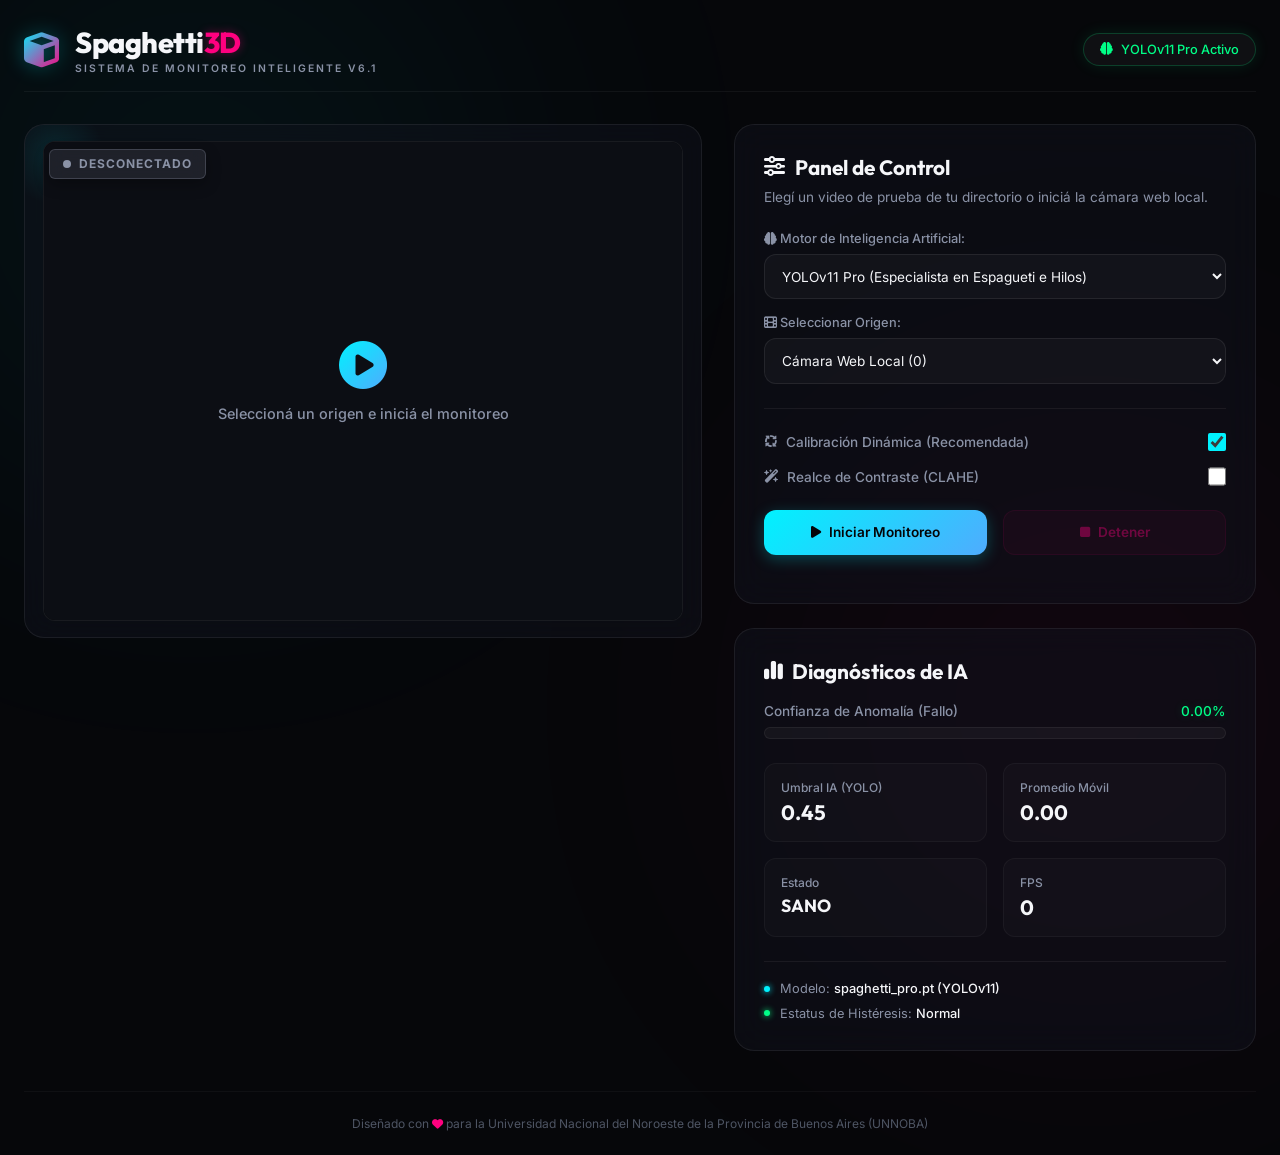
==== web/gui.html @ b51ab107 "feat: add local web GUI dashboard and CLAHE contrast enhancement for YOLOv11 Pro" ====
<!DOCTYPE html>
<html lang="es">
<head>
  <meta charset="UTF-8">
  <meta name="viewport" content="width=device-width, initial-scale=1.0, maximum-scale=1.0, user-scalable=no">
  <title>Spaghetti3D • Dashboard de Monitoreo Local</title>
  
  <!-- SEO & Mobile Optimization -->
  <meta name="description" content="Monitoreo inteligente local de fallos de impresión 3D en tiempo real con YOLOv11 Pro.">
  <meta name="theme-color" content="#0a0b10">
  
  <!-- Google Fonts & FontAwesome -->
  <link rel="preconnect" href="https://fonts.googleapis.com">
  <link rel="preconnect" href="https://fonts.gstatic.com" crossorigin>
  <link href="https://fonts.googleapis.com/css2?family=Inter:wght@300;400;500;600&family=Outfit:wght@400;600;700;800&display=swap" rel="stylesheet">
  <link rel="stylesheet" href="https://cdnjs.cloudflare.com/ajax/libs/font-awesome/6.4.0/css/all.min.css">

  <!-- styles.css link -->
  <link rel="stylesheet" href="styles.css">
  
  <style>
    /* Estilos específicos para la interfaz local */
    .video-wrapper img {
      width: 100%;
      height: 100%;
      object-fit: contain;
      background-color: #06070a;
    }
    
    .placeholder-view {
      position: absolute;
      top: 0;
      left: 0;
      width: 100%;
      height: 100%;
      display: flex;
      flex-direction: column;
      justify-content: center;
      align-items: center;
      gap: 1rem;
      color: var(--text-secondary);
      background-color: #0c0e14;
      z-index: 1;
      transition: opacity 0.3s ease;
    }
    
    .placeholder-view i {
      font-size: 3rem;
      background: var(--cyan-blue-gradient);
      -webkit-background-clip: text;
      -webkit-text-fill-color: transparent;
    }
    
    .placeholder-view p {
      font-size: 0.9rem;
      font-weight: 500;
    }

    /* Sobrescribir overlay de alerta para ver la imagen de fondo */
    .alert-overlay {
      background-color: rgba(10, 0, 5, 0.4) !important;
      backdrop-filter: blur(2px);
    }
    
    .alert-content {
      background: rgba(15, 15, 20, 0.85) !important;
      border: 1px solid rgba(255, 0, 127, 0.4);
      border-radius: 18px;
      padding: 1.8rem !important;
      backdrop-filter: blur(10px);
      box-shadow: 0 10px 40px rgba(255, 0, 127, 0.2);
      max-width: 450px !important;
    }
  </style>
</head>
<body>
  <!-- Background glowing elements -->
  <div class="glow-bg glow-cyan"></div>
  <div class="glow-bg glow-pink"></div>

  <div class="app-container">
    <header class="app-header">
      <div class="logo-area">
        <div class="logo-icon"><i class="fa-solid fa-cube fa-spin"></i></div>
        <div class="logo-text">
          <h1>Spaghetti<span>3D</span></h1>
          <p>SISTEMA DE MONITOREO INTELIGENTE V6.1</p>
        </div>
      </div>
      <div class="header-badge loaded" id="model-status">
        <i class="fa-solid fa-brain"></i> YOLOv11 Pro Activo
      </div>
    </header>

    <main class="app-main">
      <!-- Left side: Camera Viewport -->
      <section class="viewport-section">
        <div class="glass-card viewport-card" id="viewport-container">
          <div class="card-glow"></div>
          
          <!-- State Badge overlay -->
          <div class="status-badge state-disconnected" id="state-badge">
            <span class="pulse-dot"></span> <span id="state-badge-text">DESCONECTADO</span>
          </div>

          <!-- Video & Canvas container -->
          <div class="video-wrapper">
            <!-- Vista de carga / placeholder cuando está apagado -->
            <div class="placeholder-view" id="stream-placeholder">
              <i class="fa-solid fa-circle-play"></i>
              <p>Seleccioná un origen e iniciá el monitoreo</p>
            </div>
            
            <!-- Stream del Servidor -->
            <img id="video-stream" src="" alt="Live Stream Feed" style="display: none;">
            
            <!-- Scanning laser animation -->
            <div class="scan-laser" id="laser"></div>
            
            <!-- Fullscreen red alert overlay -->
            <div class="alert-overlay" id="alert-screen">
              <div class="alert-content">
                <i class="fa-solid fa-triangle-exclamation fa-beat"></i>
                <h2>¡PARADA POR IA!</h2>
                <p>ANOMALÍA DETECTADA EN LA IMPRESIÓN</p>
                <div class="alert-sub">Fallo Crítico confirmado por YOLOv11 Pro (Media Móvil)</div>
                <button class="btn btn-secondary" id="btn-dismiss-alert">
                  <i class="fa-solid fa-rotate-left"></i> Reanudar Monitoreo
                </button>
              </div>
            </div>
          </div>
        </div>
      </section>

      <!-- Right side: Controls & Diagnostics -->
      <section class="control-section">
        <!-- Controls Card -->
        <div class="glass-card card-controls">
          <h3><i class="fa-solid fa-sliders"></i> Panel de Control</h3>
          <p class="section-desc">Elegí un video de prueba de tu directorio o iniciá la cámara web local.</p>
          
          <div class="camera-selection" style="margin-bottom: 1rem;">
            <label for="model-select"><i class="fa-solid fa-brain"></i> Motor de Inteligencia Artificial:</label>
            <select id="model-select" class="custom-select">
              <option value="models/spaghetti_pro.pt">YOLOv11 Pro (Especialista en Espagueti e Hilos)</option>
              <option value="models/anomaly_efficientnet.tflite">EfficientNet Lite (Especialista en Roturas y Deformación)</option>
            </select>
          </div>

          <div class="camera-selection">
            <label for="video-select"><i class="fa-solid fa-film"></i> Seleccionar Origen:</label>
            <select id="video-select" class="custom-select">
              <option value="0">Cámara Web Local (0)</option>
              <!-- Las opciones de videos locales se cargarán dinámicamente -->
            </select>
          </div>

          <div class="divider"></div>

          <!-- Selección de Calibración o Umbral Manual -->
          <div style="display: flex; flex-direction: column; gap: 1rem; margin-bottom: 1.5rem;">
            <div style="display: flex; align-items: center; justify-content: space-between;">
              <label for="chk-calibrate" style="font-size: 0.85rem; font-weight: 500; color: var(--text-secondary); cursor: pointer; display: flex; align-items: center; gap: 0.5rem; user-select: none;">
                <i class="fa-solid fa-arrows-spin"></i> Calibración Dinámica (Recomendada)
              </label>
              <input type="checkbox" id="chk-calibrate" checked style="width: 1.15rem; height: 1.15rem; cursor: pointer; accent-color: var(--neon-cyan);">
            </div>

            <div style="display: flex; align-items: center; justify-content: space-between;">
              <label for="chk-enhance" style="font-size: 0.85rem; font-weight: 500; color: var(--text-secondary); cursor: pointer; display: flex; align-items: center; gap: 0.5rem; user-select: none;">
                <i class="fa-solid fa-wand-magic-sparkles"></i> Realce de Contraste (CLAHE)
              </label>
              <input type="checkbox" id="chk-enhance" style="width: 1.15rem; height: 1.15rem; cursor: pointer; accent-color: var(--neon-cyan);">
            </div>
            
            <div id="manual-threshold-container" style="display: none; flex-direction: column; gap: 0.5rem;">
              <div style="display: flex; justify-content: space-between; font-size: 0.85rem; color: var(--text-secondary);">
                <span>Umbral Fijo YOLO:</span>
                <span id="lbl-threshold-val" style="font-weight: 600; color: var(--neon-cyan);">0.45</span>
              </div>
              <input type="range" id="rng-threshold" min="0.15" max="0.90" step="0.05" value="0.45" style="width: 100%; cursor: pointer; accent-color: var(--neon-cyan); height: 6px; border-radius: 3px; background: rgba(255,255,255,0.1); outline: none;">
            </div>
          </div>

          <div class="btn-group">
            <button class="btn btn-primary" id="btn-start">
              <i class="fa-solid fa-play"></i> Iniciar Monitoreo
            </button>
            <button class="btn btn-danger" id="btn-stop" disabled>
              <i class="fa-solid fa-stop"></i> Detener
            </button>
          </div>
        </div>

        <!-- Diagnostics Card -->
        <div class="glass-card card-diagnostics">
          <h3><i class="fa-solid fa-chart-simple"></i> Diagnósticos de IA</h3>
          
          <div class="metric-container">
            <div class="metric-header">
              <span>Confianza de Anomalía (Fallo)</span>
              <span id="score-text" class="text-green">0.00%</span>
            </div>
            <div class="progress-bar-bg">
              <div class="progress-bar-fill" id="score-bar"></div>
            </div>
          </div>

          <div class="metrics-grid">
            <div class="metric-box">
              <span class="box-label">Umbral IA (YOLO)</span>
              <span class="box-val" id="val-threshold">0.45</span>
            </div>
            <div class="metric-box">
              <span class="box-label">Promedio Móvil</span>
              <span class="box-val" id="val-avg-fail">0.00</span>
            </div>
            <div class="metric-box">
              <span class="box-label">Estado</span>
              <span class="box-val" style="font-size: 1.1rem; text-transform: uppercase;" id="val-state-text">SANO</span>
            </div>
            <div class="metric-box">
              <span class="box-label">FPS</span>
              <span class="box-val" id="val-fps">0</span>
            </div>
          </div>

          <div class="status-summary">
            <div class="status-summary-item">
              <span class="dot-indicator dot-cyan"></span>
              <span class="sum-text">Modelo: <strong id="model-name-text">spaghetti_pro.pt (YOLOv11)</strong></span>
            </div>
            <div class="status-summary-item">
              <span class="dot-indicator dot-green" id="hys-indicator"></span>
              <span class="sum-text">Estatus de Histéresis: <strong id="hys-val-text">Normal</strong></span>
            </div>
          </div>
        </div>
      </section>
    </main>

    <footer class="app-footer">
      <p>Diseñado con <i class="fa-solid fa-heart"></i> para la Universidad Nacional del Noroeste de la Provincia de Buenos Aires (UNNOBA)</p>
    </footer>
  </div>

  <script>
    // Logic for frontend interaction
    const elStream = document.getElementById('video-stream');
    const elPlaceholder = document.getElementById('stream-placeholder');
    const elLaser = document.getElementById('laser');
    const elViewportContainer = document.getElementById('viewport-container');
    const elStateBadge = document.getElementById('state-badge');
    const elStateBadgeText = document.getElementById('state-badge-text');
    const elAlertScreen = document.getElementById('alert-screen');
    
    const selectModel = document.getElementById('model-select');
    const selectVideo = document.getElementById('video-select');
    const btnStart = document.getElementById('btn-start');
    const btnStop = document.getElementById('btn-stop');
    const btnDismissAlert = document.getElementById('btn-dismiss-alert');

    // Nuevos controles de calibración y umbral
    const chkCalibrate = document.getElementById('chk-calibrate');
    const chkEnhance = document.getElementById('chk-enhance');
    const containerManual = document.getElementById('manual-threshold-container');
    const rngThreshold = document.getElementById('rng-threshold');
    const lblThresholdVal = document.getElementById('lbl-threshold-val');
    
    const elScoreText = document.getElementById('score-text');
    const elScoreBar = document.getElementById('score-bar');
    const elValThreshold = document.getElementById('val-threshold');
    const elValAvgFail = document.getElementById('val-avg-fail');
    const elValStateText = document.getElementById('val-state-text');
    const elValFps = document.getElementById('val-fps');
    const elHysIndicator = document.getElementById('hys-indicator');
    const elHysValText = document.getElementById('hys-val-text');
    const elModelNameText = document.getElementById('model-name-text');

    let statusInterval = null;
    let audioCtx = null;
    let alarmInterval = null;
    let isMonitoring = false;

    // Cargar la lista de videos disponibles al iniciar la página
    async function loadVideos() {
      try {
        const response = await fetch('/api/videos');
        const videos = await response.json();
        
        // Agregar los videos al select
        videos.forEach(video => {
          const option = document.createElement('option');
          option.value = video;
          option.textContent = video;
          selectVideo.appendChild(option);
        });
      } catch (err) {
        console.error("Error cargando videos:", err);
      }
    }

    // Actualizar estados visuales de la interfaz
    function updateUIState(state, conf, avgFail, threshold, fps) {
      // 1. Confianza e indicador de barra
      const scorePct = Math.min(100, Math.max(0, conf * 100));
      elScoreBar.style.width = `${scorePct}%`;
      elScoreText.textContent = `${scorePct.toFixed(2)}%`;
      
      if (conf < threshold) {
        elScoreBar.style.background = 'linear-gradient(90deg, var(--neon-green) 0%, var(--neon-cyan) 100%)';
        elScoreText.className = 'text-green';
      } else if (conf < threshold + 0.15) {
        elScoreBar.style.background = 'linear-gradient(90deg, var(--neon-cyan) 0%, var(--neon-orange) 100%)';
        elScoreText.className = 'text-orange';
      } else {
        elScoreBar.style.background = 'linear-gradient(90deg, var(--neon-orange) 0%, var(--neon-pink) 100%)';
        elScoreText.className = 'text-pink';
      }

      // 2. Cajas de métricas
      elValThreshold.textContent = threshold.toFixed(2);
      elValAvgFail.textContent = avgFail.toFixed(2);
      elValFps.textContent = fps;
      elValStateText.textContent = state;

      // 3. Estado general (Semáforo de colores)
      if (state === 'FALLO CRÍTICO') {
        elStateBadge.className = 'status-badge state-error';
        elStateBadgeText.textContent = 'FALLO CRÍTICO';
        elValStateText.className = 'box-val text-pink';
        elHysIndicator.className = 'dot-indicator dot-pink';
        elHysValText.textContent = '¡ALERTA!';
        
        // Disparar Alarma de Emergencia
        if (!elAlertScreen.classList.contains('active')) {
          triggerEmergencyAlert();
        }
      } else if (state === 'CALIBRANDO') {
        elStateBadge.className = 'status-badge state-calibrating';
        elStateBadgeText.textContent = 'CALIBRANDO';
        elValStateText.className = 'box-val text-orange';
        elHysIndicator.className = 'dot-indicator dot-orange';
        elHysValText.textContent = 'Calibrando Ruido';
      } else if (state === 'ADVERTENCIA') {
        elStateBadge.className = 'status-badge state-calibrating';
        elStateBadgeText.textContent = 'ADVERTENCIA';
        elValStateText.className = 'box-val text-orange';
        elHysIndicator.className = 'dot-indicator dot-orange';
        elHysValText.textContent = 'Anomalía Detectada';
      } else if (state === 'MONITOREANDO' || state === 'SANO') {
        elStateBadge.className = 'status-badge state-ok';
        elStateBadgeText.textContent = 'MONITOREANDO';
        elValStateText.className = 'box-val text-green';
        elHysIndicator.className = 'dot-indicator dot-green';
        elHysValText.textContent = 'Normal';
        
        // Apagar alarma si ya pasó
        if (elAlertScreen.classList.contains('active') && avgFail < 0.2) {
          dismissEmergencyAlert();
        }
      } else {
        elStateBadge.className = 'status-badge state-disconnected';
        elStateBadgeText.textContent = 'DESCONECTADO';
        elValStateText.className = 'box-val';
        elHysIndicator.className = 'dot-indicator dot-green';
        elHysValText.textContent = 'Normal';
      }
    }

    // Iniciar Monitoreo
    async function startMonitoring() {
      const selectedSource = selectVideo.value;
      const selectedModel = selectModel.value;
      const useCalibrate = chkCalibrate.checked;
      const useEnhance = chkEnhance.checked;
      const manualThreshold = useCalibrate ? null : parseFloat(rngThreshold.value);
      
      // Actualizar el nombre del modelo visible en el panel
      const modelNameText = selectedModel.includes('spaghetti') ? 'spaghetti_pro.pt (YOLOv11)' : 'anomaly_efficientnet.tflite (TFLite)';
      elModelNameText.textContent = modelNameText;
      
      try {
        const response = await fetch('/api/start', {
          method: 'POST',
          headers: { 'Content-Type': 'application/json' },
          body: JSON.stringify({ 
            source: selectedSource,
            model: selectedModel,
            calibrate: useCalibrate,
            threshold: manualThreshold,
            enhance: useEnhance
          })
        });
        
        const resData = await response.json();
        
        if (response.ok) {
          isMonitoring = true;
          btnStart.disabled = true;
          btnStop.disabled = false;
          selectModel.disabled = true;
          selectVideo.disabled = true;
          chkCalibrate.disabled = true;
          chkEnhance.disabled = true;
          rngThreshold.disabled = true;
          
          // Ocultar placeholder y mostrar stream
          elPlaceholder.style.opacity = '0';
          setTimeout(() => {
            elPlaceholder.style.display = 'none';
            elStream.style.display = 'block';
            // Poner el src del stream al endpoint MJPEG con un cachebuster
            elStream.src = `/video_feed?t=${Date.now()}`;
          }, 300);
          
          elViewportContainer.classList.add('scanning');
          
          // Iniciar intervalo para consultar estado
          statusInterval = setInterval(fetchStatus, 200);
        } else {
          alert(`Error al iniciar: ${resData.error}`);
        }
      } catch (err) {
        console.error("Error al arrancar monitoreo:", err);
        alert("Fallo al comunicarse con el servidor.");
      }
    }

    // Detener Monitoreo
    async function stopMonitoring() {
      try {
        const response = await fetch('/api/stop', { method: 'POST' });
        if (response.ok) {
          cleanStopState();
        }
      } catch (err) {
        console.error("Error al detener monitoreo:", err);
      }
    }

    function cleanStopState() {
      isMonitoring = false;
      btnStart.disabled = false;
      btnStop.disabled = true;
      selectModel.disabled = false;
      selectVideo.disabled = false;
      chkCalibrate.disabled = false;
      chkEnhance.disabled = false;
      rngThreshold.disabled = false;
      
      if (statusInterval) {
        clearInterval(statusInterval);
        statusInterval = null;
      }
      
      // Detener Alarmas
      dismissEmergencyAlert();
      
      // Ocultar stream y mostrar placeholder
      elStream.src = "";
      elStream.style.display = 'none';
      elPlaceholder.style.display = 'flex';
      setTimeout(() => {
        elPlaceholder.style.opacity = '1';
      }, 50);
      
      elViewportContainer.classList.remove('scanning');
      
      // Resetear visualmente las métricas
      updateUIState('DESCONECTADO', 0.0, 0.0, 0.45, 0);
    }

    // Consultar estado actual del backend
    async function fetchStatus() {
      if (!isMonitoring) return;
      
      try {
        const response = await fetch('/api/status');
        const data = await response.json();
        
        if (data.active) {
          updateUIState(data.state, data.score, data.avg_fail, data.threshold, data.fps);
        } else {
          // El stream terminó (ej. se acabó el video de prueba)
          cleanStopState();
        }
      } catch (err) {
        console.error("Error al leer status:", err);
      }
    }

    // Sirena Acústica Sintética (Web Audio API)
    function triggerEmergencyAlert() {
      elAlertScreen.classList.add('active');
      
      // Vibrar si es móvil
      if (navigator.vibrate) {
        navigator.vibrate([200, 100, 200, 100, 300]);
      }
      
      // Inicializar sonido de alarma
      if (alarmInterval) return;
      
      if (!audioCtx) {
        audioCtx = new (window.AudioContext || window.webkitAudioContext)();
      }
      
      if (audioCtx.state === 'suspended') {
        audioCtx.resume();
      }

      alarmInterval = setInterval(() => {
        try {
          const osc = audioCtx.createOscillator();
          const gain = audioCtx.createGain();
          osc.connect(gain);
          gain.connect(audioCtx.destination);
          
          osc.type = 'sawtooth';
          osc.frequency.setValueAtTime(880, audioCtx.currentTime); // Frecuencia de bocina de alarma
          gain.gain.setValueAtTime(0.08, audioCtx.currentTime);
          gain.gain.exponentialRampToValueAtTime(0.001, audioCtx.currentTime + 0.35);
          
          osc.start();
          osc.stop(audioCtx.currentTime + 0.35);
        } catch (e) {
          console.warn("Sonido no reproducido:", e);
        }
      }, 500);
    }

    // Apagar Alarmas
    function dismissEmergencyAlert() {
      elAlertScreen.classList.remove('active');
      if (alarmInterval) {
        clearInterval(alarmInterval);
        alarmInterval = null;
      }
    }

    // Listeners
    btnStart.addEventListener('click', startMonitoring);
    btnStop.addEventListener('click', stopMonitoring);
    btnDismissAlert.addEventListener('click', async () => {
      // Reanudar el monitoreo (apaga la alerta y reinicia la ventana de fallos en el backend)
      try {
        await fetch('/api/recalibrate', { method: 'POST' });
        dismissEmergencyAlert();
      } catch (err) {
        console.error("Error reanudando:", err);
      }
    });

    // Controlar visibilidad del umbral manual
    chkCalibrate.addEventListener('change', () => {
      if (chkCalibrate.checked) {
        containerManual.style.display = 'none';
      } else {
        containerManual.style.display = 'flex';
      }
    });

    // Mostrar el valor actual del range en tiempo real
    rngThreshold.addEventListener('input', () => {
      lblThresholdVal.textContent = parseFloat(rngThreshold.value).toFixed(2);
    });

    // Cargar datos iniciales
    window.addEventListener('DOMContentLoaded', loadVideos);
  </script>
</body>
</html>
---- web/styles.css ----
/* ==========================================================================
   Spaghetti3D Web Monitor • Pure Vanilla CSS design system
   ========================================================================== */

:root {
  /* Color Tokens */
  --bg-color: #06070a;
  --panel-bg: rgba(18, 22, 33, 0.45);
  --panel-border: rgba(255, 255, 255, 0.07);
  --panel-border-glow: rgba(0, 242, 254, 0.15);
  
  --neon-cyan: #00f2fe;
  --neon-blue: #4facfe;
  --neon-pink: #ff007f;
  --neon-green: #00ff87;
  --neon-orange: #ffb300;
  --text-primary: #f5f6f9;
  --text-secondary: #8a92a6;
  --text-muted: #4e5564;
  
  --glass-gradient: linear-gradient(135deg, rgba(255, 255, 255, 0.05), rgba(255, 255, 255, 0.01));
  --cyan-pink-gradient: linear-gradient(135deg, var(--neon-cyan), var(--neon-pink));
  --cyan-blue-gradient: linear-gradient(135deg, var(--neon-cyan), var(--neon-blue));
  
  --font-title: 'Outfit', sans-serif;
  --font-body: 'Inter', sans-serif;
}

/* Reset & Base Styles */
* {
  box-sizing: border-box;
  margin: 0;
  padding: 0;
}

body {
  background-color: var(--bg-color);
  color: var(--text-primary);
  font-family: var(--font-body);
  overflow-x: hidden;
  min-height: 100vh;
  position: relative;
}

/* Background Ambient Glows */
.glow-bg {
  position: fixed;
  width: 50vw;
  height: 50vw;
  border-radius: 50%;
  filter: blur(150px);
  opacity: 0.05;
  pointer-events: none;
  z-index: -1;
}

.glow-cyan {
  top: -10vw;
  left: -10vw;
  background-color: var(--neon-cyan);
}

.glow-pink {
  bottom: -10vw;
  right: -10vw;
  background-color: var(--neon-pink);
}

/* App Layout Container */
.app-container {
  display: flex;
  flex-direction: column;
  min-height: 100vh;
  padding: 1.5rem;
  max-width: 1400px;
  margin: 0 auto;
}

/* Header Styles */
.app-header {
  display: flex;
  justify-content: space-between;
  align-items: center;
  margin-bottom: 2rem;
  padding-bottom: 1rem;
  border-bottom: 1px solid rgba(255, 255, 255, 0.05);
}

.logo-area {
  display: flex;
  align-items: center;
  gap: 1rem;
}

.logo-icon {
  font-size: 2.2rem;
  background: var(--cyan-pink-gradient);
  -webkit-background-clip: text;
  -webkit-text-fill-color: transparent;
  filter: drop-shadow(0 0 10px rgba(0, 242, 254, 0.3));
}

.logo-text h1 {
  font-family: var(--font-title);
  font-size: 1.8rem;
  font-weight: 800;
  letter-spacing: -0.5px;
}

.logo-text h1 span {
  color: var(--neon-pink);
  text-shadow: 0 0 10px rgba(255, 0, 127, 0.4);
}

.logo-text p {
  font-size: 0.65rem;
  font-weight: 600;
  color: var(--text-secondary);
  letter-spacing: 2px;
  margin-top: 2px;
}

.header-badge {
  background: rgba(255, 255, 255, 0.04);
  border: 1px solid rgba(255, 255, 255, 0.08);
  padding: 0.5rem 1rem;
  border-radius: 50px;
  font-size: 0.8rem;
  font-weight: 500;
  display: flex;
  align-items: center;
  gap: 0.5rem;
  color: var(--neon-cyan);
  box-shadow: 0 0 15px rgba(0, 242, 254, 0.05);
  transition: all 0.3s ease;
}

.header-badge.loaded {
  color: var(--neon-green);
  border-color: rgba(0, 255, 135, 0.2);
  box-shadow: 0 0 15px rgba(0, 255, 135, 0.1);
}

/* Glassmorphism Card Base */
.glass-card {
  background: var(--panel-bg);
  backdrop-filter: blur(16px);
  -webkit-backdrop-filter: blur(16px);
  border: 1px solid var(--panel-border);
  border-radius: 20px;
  padding: 1.8rem;
  position: relative;
  overflow: hidden;
  transition: border-color 0.3s ease, box-shadow 0.3s ease;
}

.glass-card:hover {
  border-color: rgba(0, 242, 254, 0.15);
  box-shadow: 0 10px 30px rgba(0, 242, 254, 0.03);
}

.card-glow {
  position: absolute;
  top: -20px;
  left: -20px;
  width: 100px;
  height: 100px;
  background: radial-gradient(circle, rgba(0, 242, 254, 0.1) 0%, rgba(0, 242, 254, 0) 70%);
  pointer-events: none;
}

/* Main Grid Layout */
.app-main {
  display: grid;
  grid-template-columns: 1.3fr 1fr;
  gap: 2rem;
  flex-grow: 1;
}

/* Left side: Viewport Card */
.viewport-card {
  display: flex;
  flex-direction: column;
  padding: 1rem;
  justify-content: center;
  align-items: center;
  min-height: 480px;
}

.video-wrapper {
  position: relative;
  width: 100%;
  max-width: 640px;
  aspect-ratio: 4/3;
  border-radius: 12px;
  overflow: hidden;
  background-color: #0d0f14;
  border: 1px solid rgba(255, 255, 255, 0.05);
  box-shadow: inset 0 0 40px rgba(0, 0, 0, 0.8);
}

video, canvas {
  position: absolute;
  top: 0;
  left: 0;
  width: 100%;
  height: 100%;
  object-fit: cover;
}

canvas {
  z-index: 2;
  pointer-events: none;
}

/* Scan laser line */
.scan-laser {
  position: absolute;
  top: 0;
  left: 0;
  width: 100%;
  height: 3px;
  background: linear-gradient(90deg, rgba(0,242,254,0) 0%, rgba(0,242,254,1) 50%, rgba(0,242,254,0) 100%);
  box-shadow: 0 0 15px var(--neon-cyan), 0 0 5px var(--neon-cyan);
  z-index: 3;
  opacity: 0;
  pointer-events: none;
}

.scanning .scan-laser {
  opacity: 0.8;
  animation: laser-scan 4s linear infinite;
}

@keyframes laser-scan {
  0% { top: 0%; }
  50% { top: 100%; }
  100% { top: 0%; }
}

/* Status overlays */
.status-badge {
  position: absolute;
  top: 1.5rem;
  left: 1.5rem;
  z-index: 10;
  padding: 0.4rem 0.8rem;
  border-radius: 6px;
  font-size: 0.75rem;
  font-weight: 700;
  letter-spacing: 1px;
  display: flex;
  align-items: center;
  gap: 0.5rem;
  box-shadow: 0 5px 15px rgba(0, 0, 0, 0.3);
  backdrop-filter: blur(8px);
  -webkit-backdrop-filter: blur(8px);
  text-transform: uppercase;
}

.state-calibrating {
  background: rgba(255, 179, 0, 0.15);
  border: 1px solid rgba(255, 179, 0, 0.3);
  color: var(--neon-orange);
}

.state-ok {
  background: rgba(0, 255, 135, 0.15);
  border: 1px solid rgba(0, 255, 135, 0.3);
  color: var(--neon-green);
}

.state-error {
  background: rgba(255, 0, 127, 0.15);
  border: 1px solid rgba(255, 0, 127, 0.3);
  color: var(--neon-pink);
}

.state-disconnected {
  background: rgba(138, 146, 166, 0.15);
  border: 1px solid rgba(138, 146, 166, 0.3);
  color: var(--text-secondary);
}

.pulse-dot {
  width: 8px;
  height: 8px;
  border-radius: 50%;
  background-color: currentColor;
}

.scanning .pulse-dot {
  animation: pulse 1.5s infinite alternate;
}

@keyframes pulse {
  0% { transform: scale(0.8); opacity: 0.5; }
  100% { transform: scale(1.3); opacity: 1; }
}

/* Fullscreen Emergency Stop Alert */
.alert-overlay {
  position: absolute;
  top: 0;
  left: 0;
  width: 100%;
  height: 100%;
  background-color: rgba(20, 0, 10, 0.9);
  z-index: 100;
  display: flex;
  justify-content: center;
  align-items: center;
  opacity: 0;
  pointer-events: none;
  transition: opacity 0.4s cubic-bezier(0.16, 1, 0.3, 1);
}

.alert-overlay.active {
  opacity: 1;
  pointer-events: auto;
}

.alert-content {
  text-align: center;
  padding: 2rem;
  max-width: 85%;
  transform: scale(0.9);
  transition: transform 0.4s cubic-bezier(0.175, 0.885, 0.32, 1.275);
}

.alert-overlay.active .alert-content {
  transform: scale(1);
}

.alert-content i {
  font-size: 4rem;
  color: var(--neon-pink);
  margin-bottom: 1.5rem;
  filter: drop-shadow(0 0 15px rgba(255, 0, 127, 0.6));
}

.alert-content h2 {
  font-family: var(--font-title);
  font-size: 2.2rem;
  font-weight: 800;
  color: var(--neon-pink);
  letter-spacing: -0.5px;
  margin-bottom: 0.5rem;
}

.alert-content p {
  font-size: 1rem;
  color: var(--text-primary);
  font-weight: 500;
}

.alert-sub {
  font-size: 0.8rem;
  color: var(--text-secondary);
  margin-top: 0.5rem;
  margin-bottom: 2rem;
}

/* Controls & Buttons styling */
.control-section {
  display: flex;
  flex-direction: column;
  gap: 1.5rem;
}

h3 {
  font-family: var(--font-title);
  font-size: 1.3rem;
  font-weight: 700;
  margin-bottom: 0.5rem;
  display: flex;
  align-items: center;
  gap: 0.6rem;
}

.section-desc {
  font-size: 0.85rem;
  color: var(--text-secondary);
  margin-bottom: 1.5rem;
  line-height: 1.4;
}

.btn-group {
  display: grid;
  grid-template-columns: 1fr 1fr;
  gap: 1rem;
  margin-bottom: 1.2rem;
}

.btn {
  display: inline-flex;
  align-items: center;
  justify-content: center;
  gap: 0.5rem;
  font-family: var(--font-body);
  font-weight: 600;
  font-size: 0.85rem;
  padding: 0.85rem 1.2rem;
  border-radius: 12px;
  cursor: pointer;
  border: none;
  transition: all 0.2s ease;
  width: 100%;
}

.btn:disabled {
  opacity: 0.4;
  cursor: not-allowed;
  pointer-events: none;
}

.btn-primary {
  background: var(--cyan-blue-gradient);
  color: #040508;
  box-shadow: 0 4px 15px rgba(0, 242, 254, 0.25);
}

.btn-primary:hover {
  transform: translateY(-2px);
  box-shadow: 0 6px 20px rgba(0, 242, 254, 0.4);
}

.btn-danger {
  background: rgba(255, 0, 127, 0.1);
  border: 1px solid rgba(255, 0, 127, 0.2);
  color: var(--neon-pink);
}

.btn-danger:hover {
  background: var(--neon-pink);
  color: #ffffff;
  box-shadow: 0 4px 15px rgba(255, 0, 127, 0.3);
}

.btn-secondary {
  background: rgba(255, 255, 255, 0.04);
  border: 1px solid rgba(255, 255, 255, 0.08);
  color: var(--text-primary);
}

.btn-secondary:hover {
  background: rgba(255, 255, 255, 0.08);
  border-color: rgba(255, 255, 255, 0.15);
}

.btn-warning {
  background: rgba(255, 179, 0, 0.1);
  border: 1px solid rgba(255, 179, 0, 0.2);
  color: var(--neon-orange);
}

.btn-warning:hover {
  background: var(--neon-orange);
  color: #040508;
  box-shadow: 0 4px 15px rgba(255, 179, 0, 0.3);
}

/* Camera Select */
.camera-selection {
  display: flex;
  flex-direction: column;
  gap: 0.5rem;
  margin-bottom: 1.5rem;
}

.camera-selection label {
  font-size: 0.8rem;
  color: var(--text-secondary);
  font-weight: 500;
}

.custom-select {
  background: rgba(255, 255, 255, 0.03);
  border: 1px solid rgba(255, 255, 255, 0.08);
  color: var(--text-primary);
  padding: 0.8rem;
  border-radius: 12px;
  font-family: var(--font-body);
  font-size: 0.85rem;
  outline: none;
  cursor: pointer;
  transition: all 0.2s ease;
}

.custom-select:focus {
  border-color: var(--neon-cyan);
}

.divider {
  height: 1px;
  background: rgba(255, 255, 255, 0.06);
  margin: 1.5rem 0;
}

.btn-group-secondary {
  display: grid;
  grid-template-columns: 1fr 1fr;
  gap: 1rem;
}

/* Diagnostics & Progress Bar styles */
.metric-container {
  margin-top: 1.2rem;
  margin-bottom: 1.5rem;
}

.metric-header {
  display: flex;
  justify-content: space-between;
  font-size: 0.85rem;
  color: var(--text-secondary);
  margin-bottom: 0.5rem;
  font-weight: 500;
}

.progress-bar-bg {
  height: 12px;
  background: rgba(255, 255, 255, 0.04);
  border-radius: 50px;
  overflow: hidden;
  border: 1px solid rgba(255, 255, 255, 0.06);
}

.progress-bar-fill {
  height: 100%;
  width: 0%;
  background: linear-gradient(90deg, var(--neon-green) 0%, var(--neon-cyan) 100%);
  border-radius: 50px;
  transition: width 0.15s linear, background-color 0.3s ease;
}

/* Color state text helpers */
.text-green { color: var(--neon-green) !important; text-shadow: 0 0 10px rgba(0, 255, 135, 0.2); }
.text-orange { color: var(--neon-orange) !important; text-shadow: 0 0 10px rgba(255, 179, 0, 0.2); }
.text-pink { color: var(--neon-pink) !important; text-shadow: 0 0 10px rgba(255, 0, 127, 0.2); }

/* Metrics grid */
.metrics-grid {
  display: grid;
  grid-template-columns: repeat(2, 1fr);
  gap: 1rem;
  margin-bottom: 1.5rem;
}

.metric-box {
  background: rgba(255, 255, 255, 0.02);
  border: 1px solid rgba(255, 255, 255, 0.04);
  border-radius: 12px;
  padding: 1rem;
  display: flex;
  flex-direction: column;
  gap: 0.25rem;
}

.box-label {
  font-size: 0.75rem;
  color: var(--text-secondary);
  font-weight: 500;
}

.box-val {
  font-family: var(--font-title);
  font-size: 1.3rem;
  font-weight: 700;
}

/* Status summary at bottom */
.status-summary {
  display: flex;
  flex-direction: column;
  gap: 0.6rem;
  border-top: 1px solid rgba(255, 255, 255, 0.06);
  padding-top: 1.2rem;
}

.status-summary-item {
  display: flex;
  align-items: center;
  gap: 0.6rem;
}

.dot-indicator {
  width: 6px;
  height: 6px;
  border-radius: 50%;
}

.dot-cyan { background-color: var(--neon-cyan); box-shadow: 0 0 6px var(--neon-cyan); }
.dot-green { background-color: var(--neon-green); box-shadow: 0 0 6px var(--neon-green); transition: background-color 0.3s ease; }
.dot-pink { background-color: var(--neon-pink); box-shadow: 0 0 6px var(--neon-pink); }
.dot-orange { background-color: var(--neon-orange); box-shadow: 0 0 6px var(--neon-orange); }

.sum-text {
  font-size: 0.8rem;
  color: var(--text-secondary);
}

.sum-text strong {
  color: var(--text-primary);
  font-weight: 500;
}

/* Footer styles */
.app-footer {
  margin-top: 2.5rem;
  text-align: center;
  padding-top: 1.5rem;
  border-top: 1px solid rgba(255, 255, 255, 0.04);
}

.app-footer p {
  font-size: 0.75rem;
  color: var(--text-muted);
}

.app-footer i {
  color: var(--neon-pink);
  font-size: 0.7rem;
}

/* ==========================================================================
   Responsive Media Queries
   ========================================================================== */

@media (max-width: 968px) {
  .app-main {
    grid-template-columns: 1fr;
    gap: 1.5rem;
  }
  
  .viewport-card {
    min-height: auto;
  }
}

@media (max-width: 480px) {
  .app-container {
    padding: 1rem;
  }
  
  .app-header {
    flex-direction: column;
    gap: 1rem;
    align-items: flex-start;
  }
  
  .header-badge {
    align-self: flex-start;
  }
  
  .glass-card {
    padding: 1.2rem;
  }
  
  .btn-group, .btn-group-secondary {
    grid-template-columns: 1fr;
    gap: 0.8rem;
  }
}
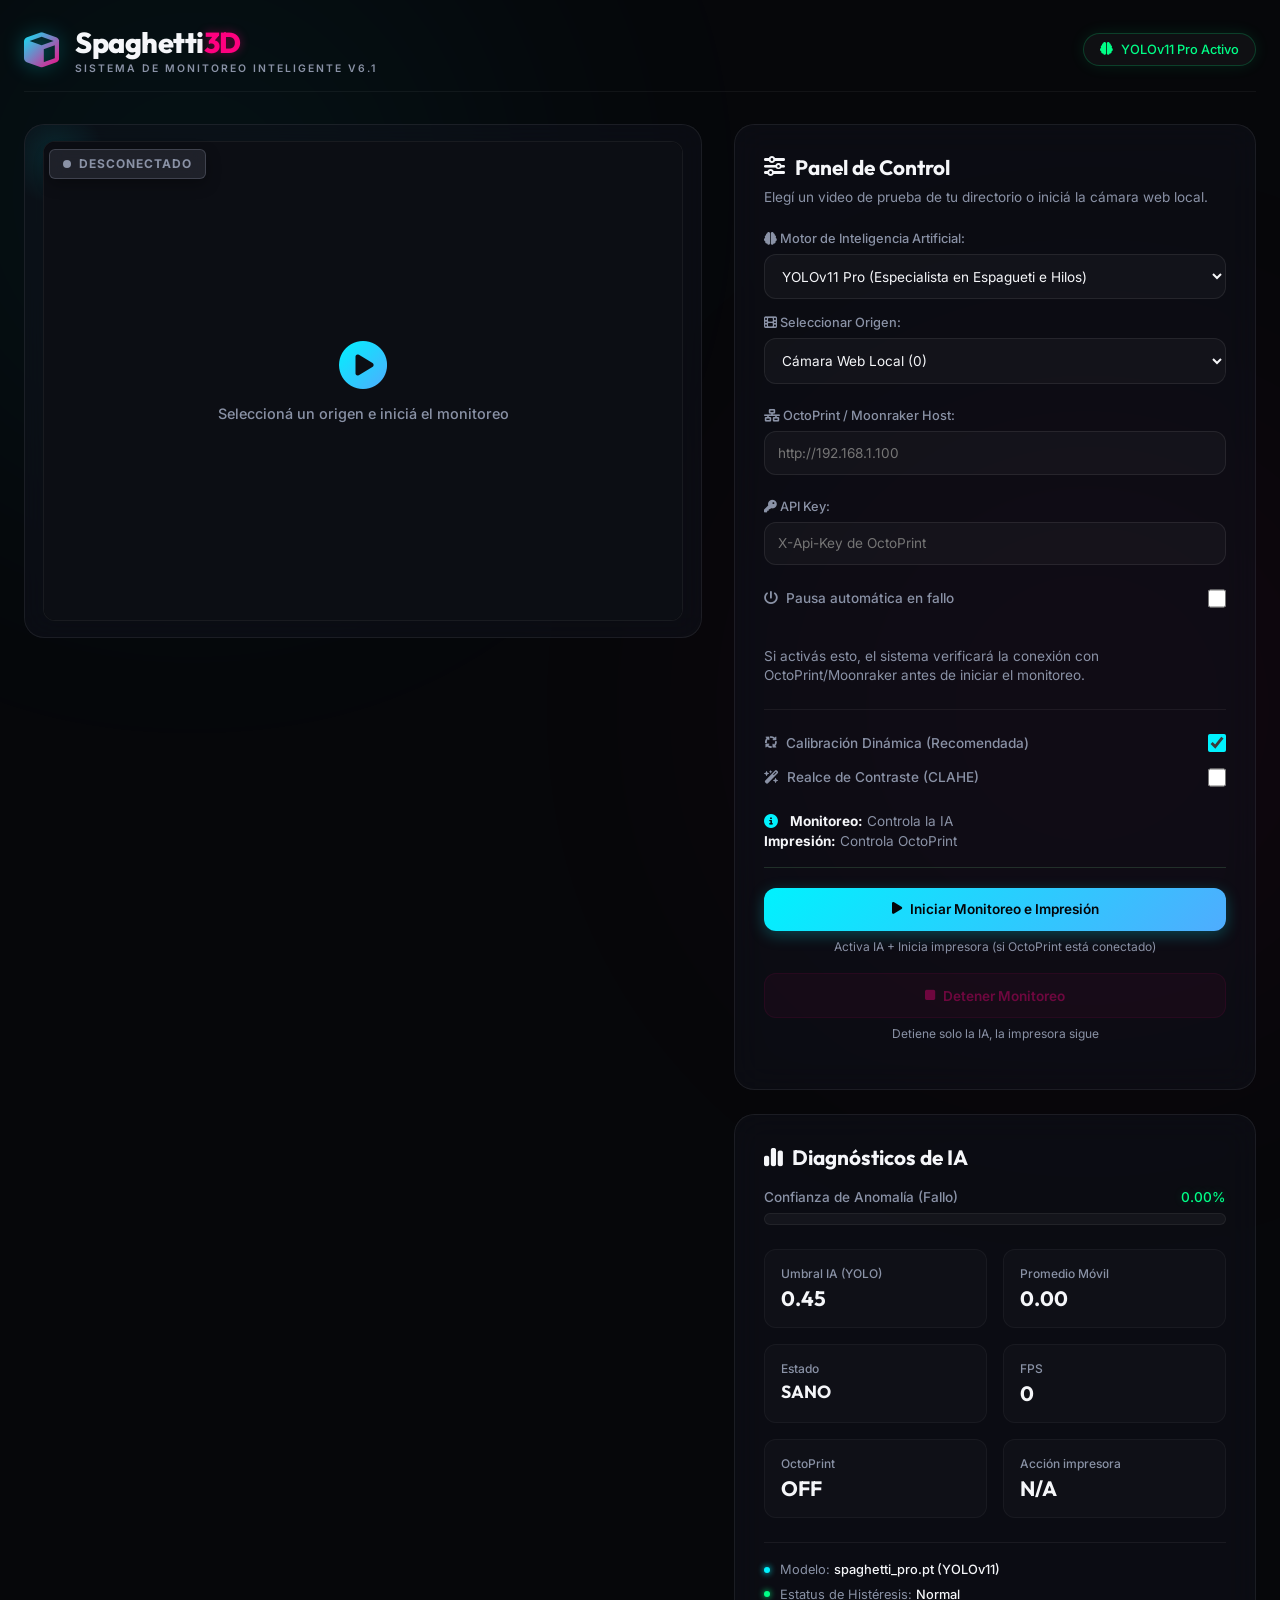
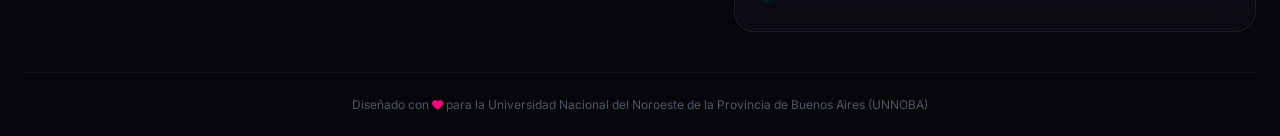
==== commit 5b6ad526: "Integración OctoPrint: pausa/reanuda/cancela/inicia + UI clara para Monitoreo/Impresión" ====
--- a/web/gui.html
+++ b/web/gui.html
@@ -125,7 +125,7 @@
                 <p>ANOMALÍA DETECTADA EN LA IMPRESIÓN</p>
                 <div class="alert-sub">Fallo Crítico confirmado por YOLOv11 Pro (Media Móvil)</div>
                 <button class="btn btn-secondary" id="btn-dismiss-alert">
-                  <i class="fa-solid fa-rotate-left"></i> Reanudar Monitoreo
+                  <i class="fa-solid fa-rotate-left"></i> Reanudar Monitoreo e Impresión
                 </button>
               </div>
             </div>
@@ -155,6 +155,23 @@
               <!-- Las opciones de videos locales se cargarán dinámicamente -->
             </select>
           </div>
+
+          <div class="camera-selection">
+            <label for="printer-host"><i class="fa-solid fa-network-wired"></i> OctoPrint / Moonraker Host:</label>
+            <input id="printer-host" class="custom-select" type="text" placeholder="http://192.168.1.100" />
+          </div>
+          <div class="camera-selection">
+            <label for="printer-api-key"><i class="fa-solid fa-key"></i> API Key:</label>
+            <input id="printer-api-key" class="custom-select" type="text" placeholder="X-Api-Key de OctoPrint" />
+          </div>
+          <div style="display: flex; align-items: center; justify-content: space-between; margin-top:0.75rem;">
+            <label for="chk-auto-pause" style="font-size: 0.85rem; font-weight: 500; color: var(--text-secondary); cursor: pointer; display: flex; align-items: center; gap: 0.5rem; user-select: none;">
+              <i class="fa-solid fa-power-off"></i> Pausa automática en fallo
+            </label>
+            <input type="checkbox" id="chk-auto-pause" style="width: 1.15rem; height: 1.15rem; cursor: pointer; accent-color: var(--neon-cyan);">
+          </div>
+          <div id="printer-connection-msg" style="margin-top: 0.75rem; color: var(--text-secondary); font-size: 0.85rem; min-height: 1.2rem;"></div>
+          <p class="section-desc" style="margin-top: 0.5rem;">Si activás esto, el sistema verificará la conexión con OctoPrint/Moonraker antes de iniciar el monitoreo.</p>
 
           <div class="divider"></div>
 
@@ -183,13 +200,45 @@
             </div>
           </div>
 
-          <div class="btn-group">
-            <button class="btn btn-primary" id="btn-start">
-              <i class="fa-solid fa-play"></i> Iniciar Monitoreo
-            </button>
-            <button class="btn btn-danger" id="btn-stop" disabled>
-              <i class="fa-solid fa-stop"></i> Detener
-            </button>
+          <!-- Control Clarification -->
+          <div style="margin-bottom: 1.2rem; padding-bottom: 1rem; border-bottom: 1px solid rgba(140,255,159,0.15);">
+            <p style="font-size: 0.85rem; color: var(--text-secondary); margin: 0; line-height: 1.5;">
+              <i class="fa-solid fa-circle-info" style="color: var(--neon-cyan); margin-right: 0.5rem;"></i>
+              <strong style="color: var(--text-primary);">Monitoreo:</strong> Controla la IA<br>
+              <strong style="color: var(--text-primary);">Impresión:</strong> Controla OctoPrint
+            </p>
+          </div>
+
+          <div class="btn-group" style="grid-template-columns: 1fr; gap: 1.2rem;">
+            <!-- Iniciar Monitoreo e Impresión -->
+            <div>
+              <button class="btn btn-primary" id="btn-start">
+                <i class="fa-solid fa-play"></i> Iniciar Monitoreo e Impresión
+              </button>
+              <small style="display: block; color: var(--text-secondary); font-size: 0.75rem; margin-top: 0.5rem; text-align: center;">
+                Activa IA + Inicia impresora (si OctoPrint está conectado)
+              </small>
+            </div>
+
+            <!-- Detener Monitoreo -->
+            <div>
+              <button class="btn btn-danger" id="btn-stop" disabled>
+                <i class="fa-solid fa-stop"></i> Detener Monitoreo
+              </button>
+              <small style="display: block; color: var(--text-secondary); font-size: 0.75rem; margin-top: 0.5rem; text-align: center;">
+                Detiene solo la IA, la impresora sigue
+              </small>
+            </div>
+
+            <!-- Cancelar Impresión -->
+            <div id="cancel-print-wrapper" style="display: none;">
+              <button class="btn btn-warning" id="btn-cancel-print" disabled>
+                <i class="fa-solid fa-ban"></i> Cancelar Impresión
+              </button>
+              <small style="display: block; color: var(--text-secondary); font-size: 0.75rem; margin-top: 0.5rem; text-align: center;">
+                Cancela el trabajo de impresión en OctoPrint
+              </small>
+            </div>
           </div>
         </div>
 
@@ -223,6 +272,14 @@
             <div class="metric-box">
               <span class="box-label">FPS</span>
               <span class="box-val" id="val-fps">0</span>
+            </div>
+            <div class="metric-box">
+              <span class="box-label">OctoPrint</span>
+              <span class="box-val" id="val-printer-status">OFF</span>
+            </div>
+            <div class="metric-box">
+              <span class="box-label">Acción impresora</span>
+              <span class="box-val" id="val-printer-action">N/A</span>
             </div>
           </div>
 
@@ -257,8 +314,13 @@
     
     const selectModel = document.getElementById('model-select');
     const selectVideo = document.getElementById('video-select');
+    const printerHostInput = document.getElementById('printer-host');
+    const printerApiKeyInput = document.getElementById('printer-api-key');
+    const chkAutoPause = document.getElementById('chk-auto-pause');
     const btnStart = document.getElementById('btn-start');
     const btnStop = document.getElementById('btn-stop');
+    const btnCancelPrint = document.getElementById('btn-cancel-print');
+    const cancelPrintWrapper = document.getElementById('cancel-print-wrapper');
     const btnDismissAlert = document.getElementById('btn-dismiss-alert');
 
     // Nuevos controles de calibración y umbral
@@ -274,6 +336,9 @@
     const elValAvgFail = document.getElementById('val-avg-fail');
     const elValStateText = document.getElementById('val-state-text');
     const elValFps = document.getElementById('val-fps');
+    const elValPrinterStatus = document.getElementById('val-printer-status');
+    const elValPrinterAction = document.getElementById('val-printer-action');
+    const elPrinterConnectionMsg = document.getElementById('printer-connection-msg');
     const elHysIndicator = document.getElementById('hys-indicator');
     const elHysValText = document.getElementById('hys-val-text');
     const elModelNameText = document.getElementById('model-name-text');
@@ -302,7 +367,7 @@
     }
 
     // Actualizar estados visuales de la interfaz
-    function updateUIState(state, conf, avgFail, threshold, fps) {
+    function updateUIState(state, conf, avgFail, threshold, fps, printerConnected = false, printerAction = null, printerError = null) {
       // 1. Confianza e indicador de barra
       const scorePct = Math.min(100, Math.max(0, conf * 100));
       elScoreBar.style.width = `${scorePct}%`;
@@ -323,7 +388,18 @@
       elValThreshold.textContent = threshold.toFixed(2);
       elValAvgFail.textContent = avgFail.toFixed(2);
       elValFps.textContent = fps;
+      elValPrinterStatus.textContent = printerConnected ? 'OK' : 'OFF';
+      elValPrinterAction.textContent = printerAction || 'N/A';
       elValStateText.textContent = state;
+      if (printerError) {
+        elPrinterConnectionMsg.textContent = printerError;
+        elPrinterConnectionMsg.style.color = '#ff5f7a';
+      } else if (printerConnected) {
+        elPrinterConnectionMsg.textContent = 'OctoPrint conectado correctamente.';
+        elPrinterConnectionMsg.style.color = '#8cff9f';
+      } else {
+        elPrinterConnectionMsg.textContent = '';
+      }
 
       // 3. Estado general (Semáforo de colores)
       if (state === 'FALLO CRÍTICO') {
@@ -390,7 +466,11 @@
             model: selectedModel,
             calibrate: useCalibrate,
             threshold: manualThreshold,
-            enhance: useEnhance
+            enhance: useEnhance,
+            printer_host: printerHostInput.value.trim(),
+            printer_api_key: printerApiKeyInput.value.trim(),
+            printer_type: 'octoprint',
+            auto_pause: chkAutoPause.checked
           })
         });
         
@@ -405,6 +485,21 @@
           chkCalibrate.disabled = true;
           chkEnhance.disabled = true;
           rngThreshold.disabled = true;
+          printerHostInput.disabled = true;
+          printerApiKeyInput.disabled = true;
+          chkAutoPause.disabled = true;
+          
+          // Mostrar botón de cancelar impresión si OctoPrint está conectado
+          if (resData.printer_connected) {
+            btnCancelPrint.disabled = false;
+            cancelPrintWrapper.style.display = 'block';
+            elPrinterConnectionMsg.textContent = resData.printer_started ? 'OctoPrint conectado y la impresión fue iniciada.' : 'OctoPrint conectado correctamente.';
+            elPrinterConnectionMsg.style.color = '#8cff9f';
+          } else {
+            btnCancelPrint.disabled = true;
+            cancelPrintWrapper.style.display = 'none';
+            elPrinterConnectionMsg.textContent = '';
+          }
           
           // Ocultar placeholder y mostrar stream
           elPlaceholder.style.opacity = '0';
@@ -420,6 +515,8 @@
           // Iniciar intervalo para consultar estado
           statusInterval = setInterval(fetchStatus, 200);
         } else {
+          elPrinterConnectionMsg.textContent = resData.error || 'Error al iniciar monitoreo.';
+          elPrinterConnectionMsg.style.color = '#ff5f7a';
           alert(`Error al iniciar: ${resData.error}`);
         }
       } catch (err) {
@@ -440,15 +537,38 @@
       }
     }
 
+    // Cancelar Impresión
+    async function cancelPrint() {
+      try {
+        const response = await fetch('/api/printer/cancel', { method: 'POST' });
+        const data = await response.json();
+        if (response.ok) {
+          alert('Impresión cancelada correctamente.');
+          // Opcionalmente, detener también el monitoreo
+          await stopMonitoring();
+        } else {
+          alert(`Error: ${data.error || 'No se pudo cancelar la impresión'}`);
+        }
+      } catch (err) {
+        console.error("Error al cancelar impresión:", err);
+        alert('Fallo al comunicarse con el servidor.');
+      }
+    }
+
     function cleanStopState() {
       isMonitoring = false;
       btnStart.disabled = false;
       btnStop.disabled = true;
+      btnCancelPrint.disabled = true;
+      cancelPrintWrapper.style.display = 'none';
       selectModel.disabled = false;
       selectVideo.disabled = false;
       chkCalibrate.disabled = false;
       chkEnhance.disabled = false;
       rngThreshold.disabled = false;
+      printerHostInput.disabled = false;
+      printerApiKeyInput.disabled = false;
+      chkAutoPause.disabled = false;
       
       if (statusInterval) {
         clearInterval(statusInterval);
@@ -470,6 +590,11 @@
       
       // Resetear visualmente las métricas
       updateUIState('DESCONECTADO', 0.0, 0.0, 0.45, 0);
+      elPrinterConnectionMsg.textContent = '';
+      elValPrinterAction.textContent = 'N/A';
+      printerHostInput.disabled = false;
+      printerApiKeyInput.disabled = false;
+      chkAutoPause.disabled = false;
     }
 
     // Consultar estado actual del backend
@@ -481,7 +606,7 @@
         const data = await response.json();
         
         if (data.active) {
-          updateUIState(data.state, data.score, data.avg_fail, data.threshold, data.fps);
+          updateUIState(data.state, data.score, data.avg_fail, data.threshold, data.fps, data.printer_connected, data.printer_action, data.printer_error);
         } else {
           // El stream terminó (ej. se acabó el video de prueba)
           cleanStopState();
@@ -543,9 +668,13 @@
     // Listeners
     btnStart.addEventListener('click', startMonitoring);
     btnStop.addEventListener('click', stopMonitoring);
+    btnCancelPrint.addEventListener('click', cancelPrint);
     btnDismissAlert.addEventListener('click', async () => {
       // Reanudar el monitoreo (apaga la alerta y reinicia la ventana de fallos en el backend)
       try {
+        if (chkAutoPause.checked && printerHostInput.value.trim() && printerApiKeyInput.value.trim()) {
+          await fetch('/api/printer/resume', { method: 'POST' });
+        }
         await fetch('/api/recalibrate', { method: 'POST' });
         dismissEmergencyAlert();
       } catch (err) {
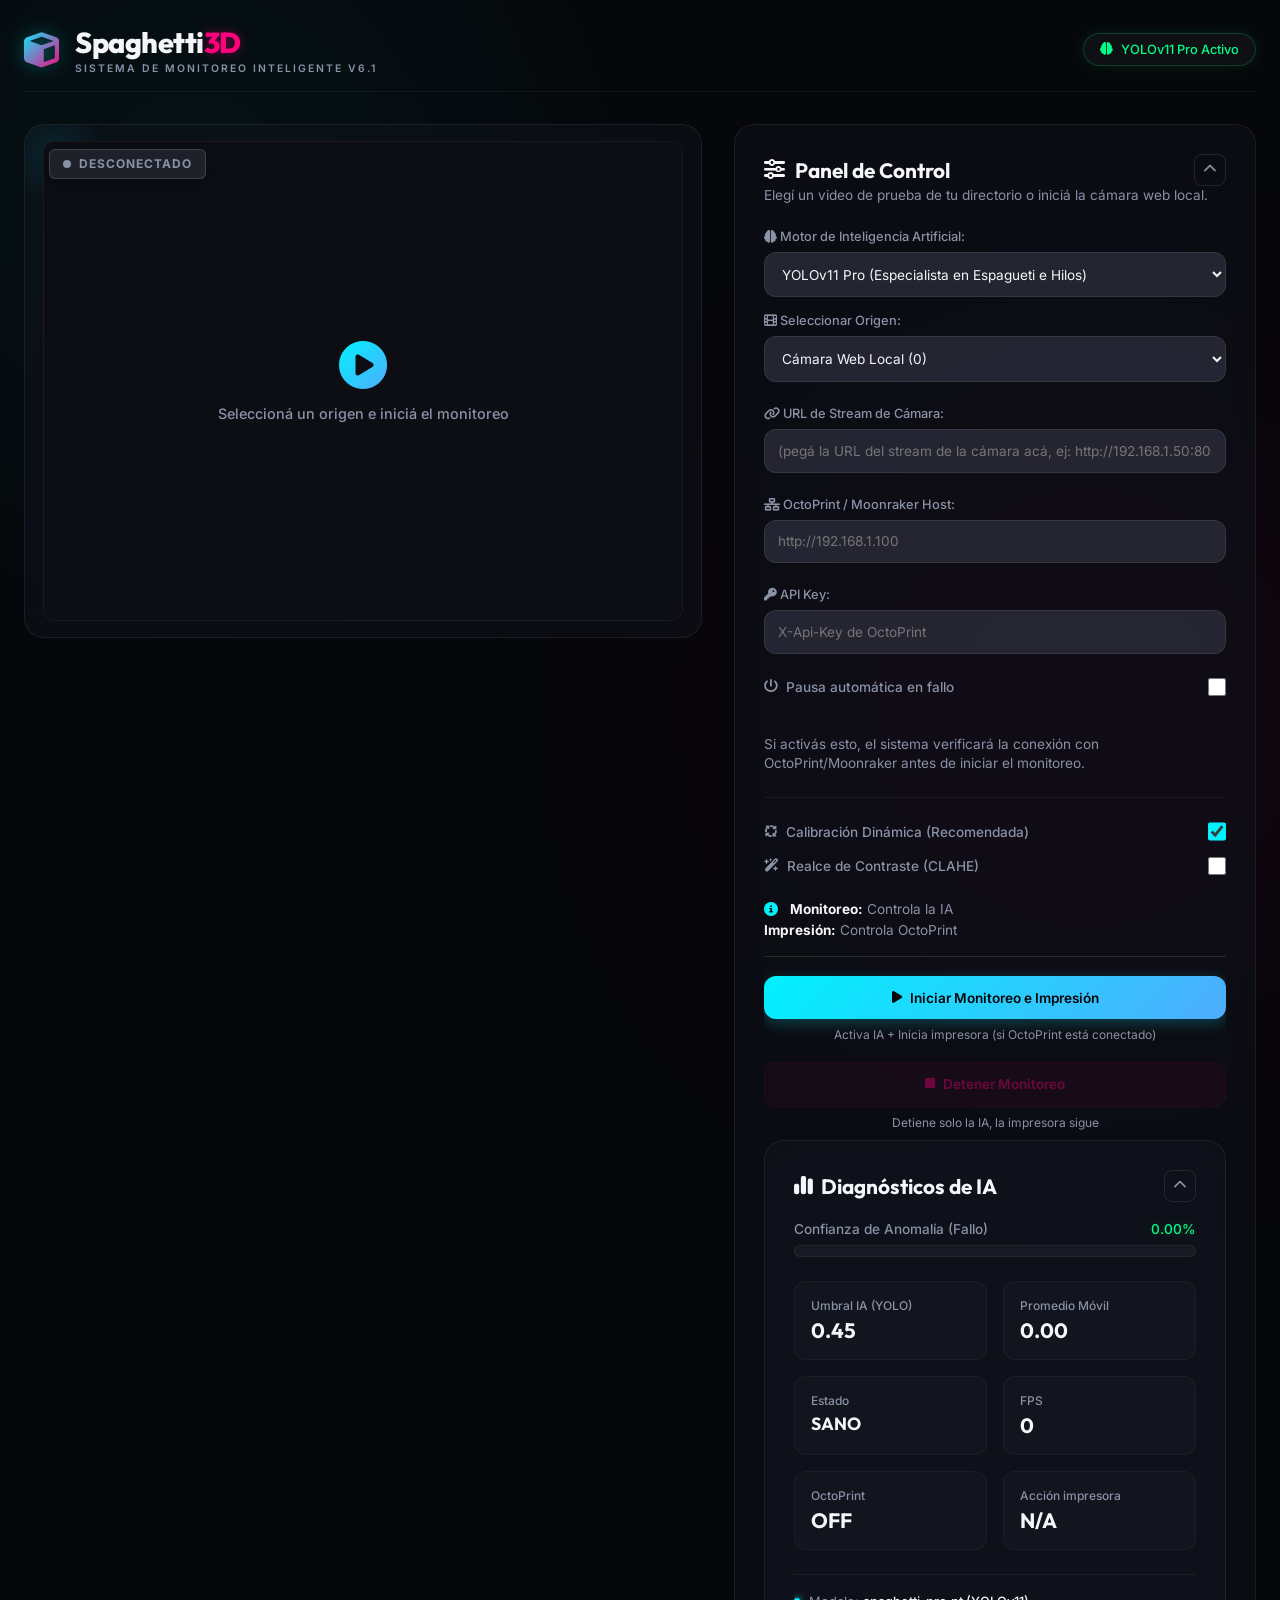
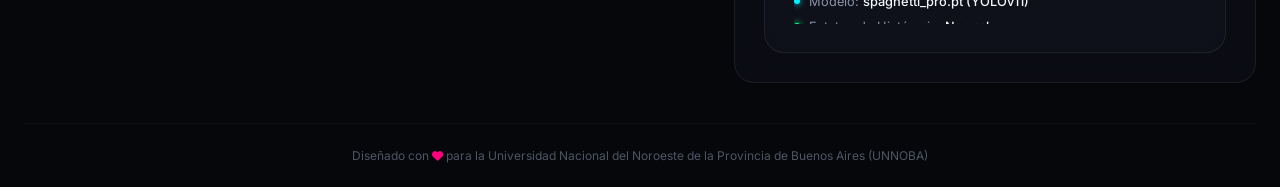
==== commit 14912b33: "feat: enhance printer control with SSL error handling and logging; update GUI for custom camera stre" ====
--- a/web/gui.html
+++ b/web/gui.html
@@ -8,6 +8,7 @@
   <!-- SEO & Mobile Optimization -->
   <meta name="description" content="Monitoreo inteligente local de fallos de impresión 3D en tiempo real con YOLOv11 Pro.">
   <meta name="theme-color" content="#0a0b10">
+  <link rel="icon" type="image/png" href="img/3d-printer.png">
   
   <!-- Google Fonts & FontAwesome -->
   <link rel="preconnect" href="https://fonts.googleapis.com">
@@ -137,7 +138,11 @@
       <section class="control-section">
         <!-- Controls Card -->
         <div class="glass-card card-controls">
-          <h3><i class="fa-solid fa-sliders"></i> Panel de Control</h3>
+          <div class="card-header">
+            <h3><i class="fa-solid fa-sliders"></i> Panel de Control</h3>
+            <button class="btn-minimize" id="btn-collapse-controls" title="Minimizar"><i class="fa-solid fa-chevron-up"></i></button>
+          </div>
+          <div class="card-body" id="body-controls">
           <p class="section-desc">Elegí un video de prueba de tu directorio o iniciá la cámara web local.</p>
           
           <div class="camera-selection" style="margin-bottom: 1rem;">
@@ -154,6 +159,11 @@
               <option value="0">Cámara Web Local (0)</option>
               <!-- Las opciones de videos locales se cargarán dinámicamente -->
             </select>
+          </div>
+
+          <div class="camera-selection">
+            <label for="custom-stream-url"><i class="fa-solid fa-link"></i> URL de Stream de Cámara:</label>
+            <input id="custom-stream-url" class="custom-select" type="text" placeholder="(pegá la URL del stream de la cámara acá, ej: http://192.168.1.50:8080/video)" />
           </div>
 
           <div class="camera-selection">
@@ -244,7 +254,11 @@
 
         <!-- Diagnostics Card -->
         <div class="glass-card card-diagnostics">
-          <h3><i class="fa-solid fa-chart-simple"></i> Diagnósticos de IA</h3>
+          <div class="card-header">
+            <h3><i class="fa-solid fa-chart-simple"></i> Diagnósticos de IA</h3>
+            <button class="btn-minimize" id="btn-collapse-diagnostics" title="Minimizar"><i class="fa-solid fa-chevron-up"></i></button>
+          </div>
+          <div class="card-body" id="body-diagnostics">
           
           <div class="metric-container">
             <div class="metric-header">
@@ -293,6 +307,7 @@
               <span class="sum-text">Estatus de Histéresis: <strong id="hys-val-text">Normal</strong></span>
             </div>
           </div>
+        </div>
         </div>
       </section>
     </main>
@@ -314,6 +329,7 @@
     
     const selectModel = document.getElementById('model-select');
     const selectVideo = document.getElementById('video-select');
+    const customStreamUrl = document.getElementById('custom-stream-url');
     const printerHostInput = document.getElementById('printer-host');
     const printerApiKeyInput = document.getElementById('printer-api-key');
     const chkAutoPause = document.getElementById('chk-auto-pause');
@@ -447,7 +463,8 @@
 
     // Iniciar Monitoreo
     async function startMonitoring() {
-      const selectedSource = selectVideo.value;
+      const customUrl = customStreamUrl.value.trim();
+      const selectedSource = customUrl || selectVideo.value;
       const selectedModel = selectModel.value;
       const useCalibrate = chkCalibrate.checked;
       const useEnhance = chkEnhance.checked;
@@ -482,6 +499,7 @@
           btnStop.disabled = false;
           selectModel.disabled = true;
           selectVideo.disabled = true;
+          customStreamUrl.disabled = true;
           chkCalibrate.disabled = true;
           chkEnhance.disabled = true;
           rngThreshold.disabled = true;
@@ -563,6 +581,7 @@
       cancelPrintWrapper.style.display = 'none';
       selectModel.disabled = false;
       selectVideo.disabled = false;
+      customStreamUrl.disabled = false;
       chkCalibrate.disabled = false;
       chkEnhance.disabled = false;
       rngThreshold.disabled = false;
@@ -696,6 +715,27 @@
       lblThresholdVal.textContent = parseFloat(rngThreshold.value).toFixed(2);
     });
 
+    // Minimize panel toggles
+    function setupMinimize(btnId, bodyId) {
+      const btn = document.getElementById(btnId);
+      const body = document.getElementById(bodyId);
+      const icon = btn.querySelector('i');
+
+      // Set initial max-height for animation
+      body.style.maxHeight = body.scrollHeight + 'px';
+
+      btn.addEventListener('click', () => {
+        const isCollapsed = body.classList.toggle('collapsed');
+        icon.className = isCollapsed ? 'fa-solid fa-chevron-down' : 'fa-solid fa-chevron-up';
+        if (!isCollapsed) {
+          body.style.maxHeight = body.scrollHeight + 'px';
+        }
+      });
+    }
+
+    setupMinimize('btn-collapse-controls', 'body-controls');
+    setupMinimize('btn-collapse-diagnostics', 'body-diagnostics');
+
     // Cargar datos iniciales
     window.addEventListener('DOMContentLoaded', loadVideos);
   </script>
--- a/web/styles.css
+++ b/web/styles.css
@@ -378,6 +378,50 @@
   gap: 0.6rem;
 }
 
+.card-header {
+  display: flex;
+  align-items: center;
+  justify-content: space-between;
+  cursor: default;
+}
+
+.card-header h3 {
+  margin-bottom: 0;
+}
+
+.btn-minimize {
+  background: none;
+  border: 1px solid rgba(255, 255, 255, 0.1);
+  color: var(--text-secondary);
+  width: 32px;
+  height: 32px;
+  border-radius: 8px;
+  cursor: pointer;
+  display: flex;
+  align-items: center;
+  justify-content: center;
+  font-size: 0.85rem;
+  transition: all 0.2s ease;
+}
+
+.btn-minimize:hover {
+  background: rgba(255, 255, 255, 0.06);
+  color: var(--text-primary);
+  border-color: rgba(255, 255, 255, 0.2);
+}
+
+.card-body {
+  overflow: hidden;
+  transition: max-height 0.3s ease, opacity 0.2s ease, margin-top 0.3s ease;
+}
+
+.card-body.collapsed {
+  max-height: 0 !important;
+  opacity: 0;
+  margin-top: 0;
+  pointer-events: none;
+}
+
 .section-desc {
   font-size: 0.85rem;
   color: var(--text-secondary);
@@ -475,7 +519,7 @@
 }
 
 .custom-select {
-  background: rgba(255, 255, 255, 0.03);
+  background: rgba(60, 65, 80, 0.5);
   border: 1px solid rgba(255, 255, 255, 0.08);
   color: var(--text-primary);
   padding: 0.8rem;
@@ -485,6 +529,11 @@
   outline: none;
   cursor: pointer;
   transition: all 0.2s ease;
+}
+
+.custom-select option {
+  background: #3c4150;
+  color: var(--text-primary);
 }
 
 .custom-select:focus {
